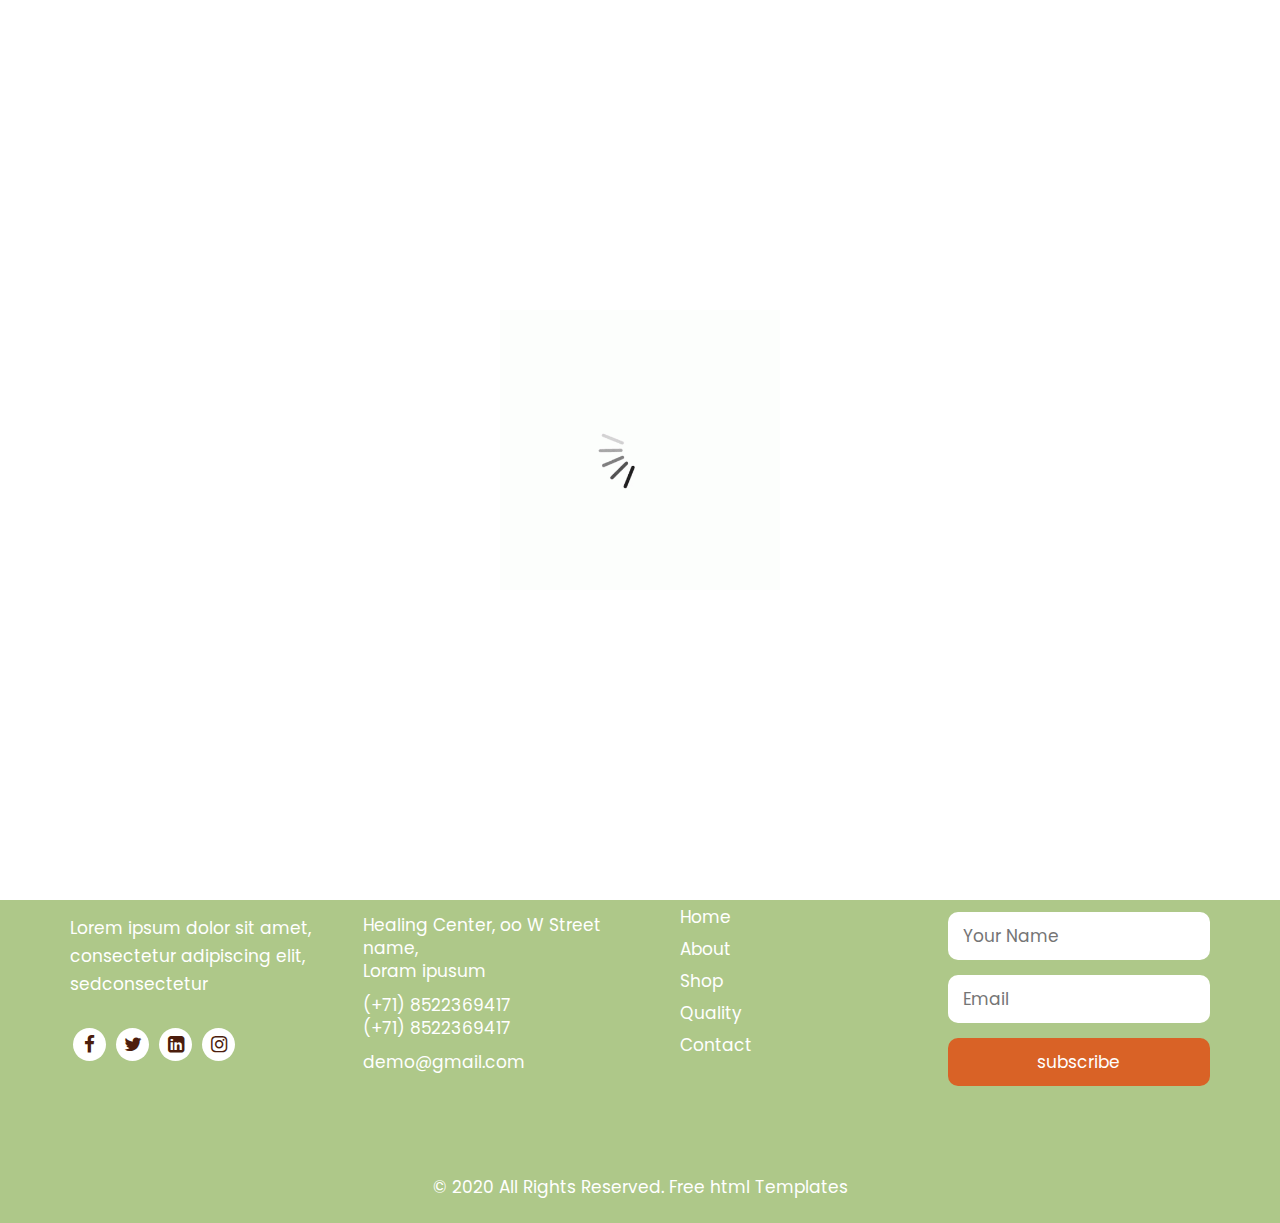
==== docs/about.html @ 1c60edae "css template replacement" ====
<!DOCTYPE html>
<html lang="en">
   <head>
      <!-- basic -->
      <meta charset="utf-8">
      <meta http-equiv="X-UA-Compatible" content="IE=edge">
      <!-- mobile metas -->
      <meta name="viewport" content="width=device-width, initial-scale=1">
      <meta name="viewport" content="initial-scale=1, maximum-scale=1">
      <!-- site metas -->
      <title>honey</title>
      <meta name="keywords" content="">
      <meta name="description" content="">
      <meta name="author" content="">
      <!-- bootstrap css -->
      <link rel="stylesheet" href="css/bootstrap.min.css">
      <!-- style css -->
      <link rel="stylesheet" href="css/style.css">
      <!-- Responsive-->
      <link rel="stylesheet" href="css/responsive.css">
      <!-- fevicon -->
      <link rel="icon" href="images/fevicon.png" type="image/gif" />
      <!-- Tweaks for older IEs-->
      <link rel="stylesheet" href="https://netdna.bootstrapcdn.com/font-awesome/4.0.3/css/font-awesome.css">
      <!--[if lt IE 9]>
      <script src="https://oss.maxcdn.com/html5shiv/3.7.3/html5shiv.min.js"></script>
      <script src="https://oss.maxcdn.com/respond/1.4.2/respond.min.js"></script><![endif]-->
   </head>
   <!-- body -->
   <body class="main-layout inner_page">
      <!-- loader  -->
      <div class="loader_bg">
         <div class="loader"><img src="images/loading.gif" alt="#"/></div>
      </div>
      <!-- end loader -->
      <!-- header -->
      <header>
         <div class="header">
            <div class="container-fluid">
               <div class="row d_flex">
                  <div class=" col-md-2 col-sm-3 col logo_section">
                     <div class="full">
                        <div class="center-desk">
                           <div class="logo">
                              <a href="index.html"><img src="images/logo1.png" alt="#"/></a>
                           </div>
                        </div>
                     </div>
                  </div>
                  <div class="col-md-8 col-sm-9">
                     <nav class="navigation navbar navbar-expand-md navbar-dark ">
                        <button class="navbar-toggler" type="button" data-toggle="collapse" data-target="#navbarsExample04" aria-controls="navbarsExample04" aria-expanded="false" aria-label="Toggle navigation">
                        <span class="navbar-toggler-icon"></span>
                        </button>
                        <div class="collapse navbar-collapse" id="navbarsExample04">
                           <ul class="navbar-nav mr-auto">
                              <li class="nav-item ">
                                 <a class="nav-link" href="index.html">Home</a>
                              </li>
                              <li class="nav-item active">
                                 <a class="nav-link" href="about.html">About</a>
                              </li>
                              <li class="nav-item">
                                 <a class="nav-link" href="shop.html">shop</a>
                              </li>
                              <li class="nav-item">
                                 <a class="nav-link" href="quality.html">quality</a>
                              </li>
                              <li class="nav-item">
                                 <a class="nav-link" href="contact.html">Contact Us</a>
                              </li>
                           </ul>
                        </div>
                     </nav>
                  </div>
                  <div class="col-md-2">
                     <ul class="email text_align_right">
                        <li class="d_none"><a href="Javascript:void(0)"><i class="fa fa-user" aria-hidden="true"></i></a></li>
                        <li class="d_none"> <a href="Javascript:void(0)"><i class="fa fa-search" style="cursor: pointer;" aria-hidden="true"></i></a> </li>
                     </ul>
                  </div>
               </div>
            </div>
         </div>
      </header>
      <!-- end banner -->
      <!-- about -->
      <div class="about">
         <div class="container">
            <div class="row d_flex">
               <div class="col-md-6">
                  <div class="titlepage text_align_left">
                     <h2>About Our Honey</h2>
                     <p>There are many variations of passages of Lorem Ipsum available, but the majority have sufferedThere are many variations of passages of Lorem Ipsum available, but the majority have sufferedThere are many variations of passages of Lorem Ipsum available, but the majority have suffered
                     </p>
                     <a class="read_more" href="about.html">Read More</a>
                  </div>
               </div>
               <div class="col-md-6">
                  <div class="about_img text_align_center">
                     <figure><img class="img_responsive" src="images/about.png" alt="#"/></figure>
                  </div>
               </div>
            </div>
         </div>
      </div>
      <!-- end about -->
      <!--  footer -->
      <footer>
         <div class="footer">
            <div class="container">
               <div class="row">
                  <div class="col-md-3 col-sm-6">
                     <div class="infoma text_align_left">
                        <h3>About</h3>
                        <p class="ipsum">Lorem ipsum dolor sit amet, consectetur adipiscing elit, sedconsectetur </p>
                        <ul class="social_icon">
                           <li><a href="Javascript:void(0)"><i class="fa fa-facebook" aria-hidden="true"></i></a></li>
                           <li><a href="Javascript:void(0)"><i class="fa fa-twitter" aria-hidden="true"></i></a></li>
                           <li><a href="Javascript:void(0)"><i class="fa fa-linkedin-square" aria-hidden="true"></i></a></li>
                           <li><a href="Javascript:void(0)"><i class="fa fa-instagram" aria-hidden="true"></i></a></li>
                        </ul>
                     </div>
                  </div>
                  <div class="col-md-3 col-sm-6">
                     <div class="infoma">
                        <h3>Adderess</h3>
                        <ul class="conta">
                           <li>Healing Center, oo W Street name, <br>
                              Loram ipusum 
                           </li>
                           <li>(+71) 8522369417 <br>(+71) 8522369417</li>
                           <li> <a href="Javascript:void(0)"> demo@gmail.com</a></li>
                        </ul>
                     </div>
                  </div>
                  <div class="col-md-3 pad_lrft col-sm-6">
                     <div class="infoma">
                        <h3>Links</h3>
                        <ul class="fullink">
                           <li><a href="index.html">Home</a></li>
                           <li><a href="about.html">About</a></li>
                           <li><a href="shop.html">Shop</a></li>
                           <li><a href="quality.html">Quality</a></li>
                           <li><a href="contact.html">Contact</a></li>
                        </ul>
                     </div>
                  </div>
                  <div class="col-md-3 col-sm-6">
                     <div class="infoma">
                        <h3>Newsletter</h3>
                        <form class="form_subscri">
                           <div class="row">
                              <div class="col-md-12">
                                 <input class="newsl" placeholder="Your Name" type="text" name="Your Name">
                              </div>
                              <div class="col-md-12">
                                 <input class="newsl" placeholder="Email" type="text" name="Email">
                              </div>
                              <div class="col-md-12">
                                 <button class="subsci_btn">subscribe</button>
                              </div>
                           </div>
                        </form>
                     </div>
                  </div>
               </div>
            </div>
            <div class="copyright">
               <div class="container">
                  <div class="row">
                     <div class="col-md-12">
                        <p>© 2020 All Rights Reserved.  <a href="https://html.design/"> Free html Templates</a></p>
                     </div>
                  </div>
               </div>
            </div>
         </div>
      </footer>
      <!-- end footer -->
      <!-- Javascript files-->
      <script src="js/jquery.min.js"></script>
      <script src="js/bootstrap.bundle.min.js"></script>
      <script src="js/jquery-3.0.0.min.js"></script>
      <!-- sidebar -->
      <script src="js/custom.js"></script>
   </body>
</html>
---- docs/css/style.css ----
/*--------------------------------------------------------------------- File Name: style.css ---------------------------------------------------------------------*/


/*--------------------------------------------------------------------- import Fonts ---------------------------------------------------------------------*/

@import url('https://fonts.googleapis.com/css?family=Rajdhani:300,400,500,600,700');
@import url('https://fonts.googleapis.com/css?family=Poppins:100,100i,200,200i,300,300i,400,400i,500,500i,600,600i,700,700i,800,800i,900,900i');
@import url('https://fonts.googleapis.com/css?family=Roboto:300,400,500,700,900&display=swap');
@import url('https://fonts.googleapis.com/css?family=Courgette&display=swap');

/*****---------------------------------------- 1) font-family: 'Rajdhani', sans-serif;
 2) font-family: 'Poppins', sans-serif;
 ----------------------------------------*****/


/*--------------------------------------------------------------------- import Files ---------------------------------------------------------------------*/

@import url(animate.min.css);
@import url(normalize.css);
@import url(icomoon.css);
@import url(font-awesome.min.css);
@import url(meanmenu.css);
@import url(owl.carousel.min.css);
@import url(swiper.min.css);
@import url(slick.css);
@import url(jquery.fancybox.min.css);
@import url(jquery-ui.css);
@import url(nice-select.css);

/*--------------------------------------------------------------------- skeleton ---------------------------------------------------------------------*/

* {
     box-sizing: border-box !important;
}

.container {
     max-width: 1170px;
}

html {
     scroll-behavior: smooth;
}

body {
     color: #fff;
     font-size: 14px;
     font-family: 'Poppins', sans-serif;
     line-height: 1.80857;
     font-weight: normal;
     background-color: #AEC889; 
}

a {
     color: #1f1f1f;
     text-decoration: none !important;
     outline: none !important;
     -webkit-transition: all .3s ease-in-out;
     -moz-transition: all .3s ease-in-out;
     -ms-transition: all .3s ease-in-out;
     -o-transition: all .3s ease-in-out;
     transition: all .3s ease-in-out;
}

h1,
h2,
h3,
h4,
h5,
h6 {
     letter-spacing: 0;
     font-weight: normal;
     position: relative;
     padding: 0;
     font-weight: normal;
     line-height: normal;
     color: #fff;
     margin: 0
}

h1 {
     font-size: 24px;
}

h2 {
     font-size: 22px;
}

h3 {
     font-size: 18px;
}

h4 {
     font-size: 16px
}

h5 {
     font-size: 14px
}

h6 {
     font-size: 13px
}

*,
*::after,
*::before {
     -webkit-box-sizing: border-box;
     -moz-box-sizing: border-box;
     box-sizing: border-box;
}

h1 a,
h2 a,
h3 a,
h4 a,
h5 a,
h6 a {
     color: #fff;
     text-decoration: none!important;
     opacity: 1
}

button:focus {
     outline: none;
}

ul,
li,
ol {
     margin: 0px;
     padding: 0px;
     list-style: none;
     color: #fff;
}

p {
     margin: 0px;
     font-weight: 400;
     font-size: 17px;
     line-height: 28px;
     color: #fff;
}

a {
     color: #fff;
     text-decoration: none;
     outline: none !important;
}

a,
.btn {
     text-decoration: none !important;
     outline: none !important;
     -webkit-transition: all .3s ease-in-out;
     -moz-transition: all .3s ease-in-out;
     -ms-transition: all .3s ease-in-out;
     -o-transition: all .3s ease-in-out;
     transition: all .3s ease-in-out;
}

img {
     max-width: 100%;
     height: auto;
}

 :focus {
     outline: 0;
}

.btn-custom {
     margin-top: 20px;
     background-color: transparent !important;
     border: 2px solid #ddd;
     padding: 12px 40px;
     font-size: 16px;
}

.lead {
     font-size: 18px;
     line-height: 30px;
     color: #767676;
     margin: 0;
     padding: 0;
}

.form-control:focus {
     border-color: #ffffff !important;
     box-shadow: 0 0 0 .2rem rgba(255, 255, 255, .25);
}

.navbar-form input {
     border: none !important;
}

.badge {
     font-weight: 500;
}

blockquote {
     margin: 20px 0 20px;
     padding: 30px;
}

button {
     border: 0;
     margin: 0;
     padding: 0;
     cursor: pointer;
}

.full {
     float: left;
     width: 100%;
}

.full {
     width: 100%;
     float: left;
     margin: 0;
     padding: 0;
}

.titlepage {
     padding-bottom: 60px;
}

.titlepage h2 {
     font-size: 45px;
     color: #fff;
     line-height: 50px;
     font-weight: bold;
     padding: 0;
     display: inline-block;
}

.d_flex {
     display: flex;
     align-items: center;
     flex-wrap: wrap;
}

.read_more {
     font-size: 17px;
     background: #708C48;
     max-width: 171px;
     width: 100%;
     height: 48px;
     display: block;
     line-height: 48px;
     transition: ease-in all 0.5s;
     font-weight: 400;
     text-align: center;
     color: #fff;
     z-index: 999;
     border-radius: 30px;
}

.read_more:hover {
     background: #E46865;
     color: #fff;
     transition: ease-in all 0.5s;
}

.text_align_left {
     text-align: left;
}

.text_align_right {
     text-align: right;
}

.text_align_center {
     text-align: center;
}

.img_responsive {
     max-width: 100%;
}


/**-- heading section --**/


/*---------------------------- preloader area ----------------------------*/

.loader_bg {
     position: fixed;
     z-index: 9999999;
     background: #fff;
     width: 100%;
     height: 100%;
}

.loader {
     height: 100%;
     width: 100%;
     position: absolute;
     left: 0;
     top: 0;
     display: flex;
     justify-content: center;
     align-items: center;
}

.loader img {
     width: 280px;
}


/*-- header --*/

.menu_sitbar {
     float: left;
     width: 120px;
     height: 100%;
     padding: 21px 33px;
     position: absolute;
     top: 0;
     left: 0;
}

.logo a {
     font-weight: 600;
     font-size: 30px;
     writing-mode: vertical-lr;
     text-orientation: upright;
}

.header_full_banne {
     padding-left: 125px;
}

.header {
     width: 100%;
     height: 107px;
     padding: 27px 30px;
}

.di_mr0 {
     display: none;
}

.navigation.navbar {
     margin-top: 70px;
     transform: rotate(180deg);
}

.navigation.navbar-expand-md .navbar-nav {
     flex-direction: column !important;
}

.navigation.navbar-dark .navbar-nav .nav-link {
     padding: 15px 0px;
     color: #fff;
     font-size: 17px;
     line-height: 20px;
     font-weight: 400;
     border-radius: 30px;
     text-transform: uppercase;
     writing-mode: vertical-rl;
     text-orientation: mixed;
}

.navigation.navbar-dark .navbar-nav .nav-link:focus,
.navigation.navbar-dark .navbar-nav .nav-link:hover {
     color: #d96226;
}

.navigation.navbar-dark .navbar-nav .active>.nav-link,
.navigation.navbar-dark .navbar-nav .nav-link.active,
.navigation.navbar-dark .navbar-nav .nav-link.show,
.navigation.navbar-dark .navbar-nav .show>.nav-link {
     color: #d96226;
}

.di_no {
     display: none;
}

ul.email {
     padding-top: 1px;
     display: flex;
     align-items: center;
     justify-content: flex-end;
     flex-wrap: wrap;
}

ul.email li {
     padding: 0px 30px;
}

ul.email li:nth-child(2) {
     padding-right: 0;
}

ul.email li a {
     font-size: 29px;
}

ul.email li a:hover {
     color: #fff;
}

ul.email li i {
     font-size: 19px;
}

ul.conta_top {
     display: flex;
     align-items: center;
     flex-wrap: wrap;
     padding-top: 25px;
}

ul.conta_top li {
     text-align: left;
     padding-bottom: 20px;
     font-size: 16px;
     line-height: 11px;
     padding-right: 46px;
}

ul.conta_top li:last-child {
     padding-right: 0;
}

ul.conta_top li i {
     padding-right: 15px;
     text-align: center;
     font-size: 16px;
}

ul.conta_top li a {
     color: #fff;
}


/** end header **/


/** banner section **/

.slider_main {
     padding-top: 12%;
}

.relative {
     left: 0;
     right: 0;
     text-align: left;
     position: inherit;
}

.carousel-indicators {
     bottom: 0;
}

.carousel-control.right,
.carousel-control.left {
     background-image: none;
}

.carousel-item {
     min-height: 350px;
     height: 100%;
     width: 100%;
}

.board .read_more {
     margin-top: 55px;
     text-transform: uppercase;
     font-weight: 600;
     max-width: 250px;
     height: 65px;
     line-height: 65px;
}

.relative h3 {
     padding-bottom: 43px;
     font-size: 80px;
     font-weight: 600;
     text-transform: uppercase;
     line-height: 80px;
}

.carousel .icon-container {
     display: inline-block;
     font-size: 25px;
     line-height: 25px;
     padding: 1em;
     text-align: center;
     border-radius: 50%;
}

.slider_main .carousel-indicators {
     display: none;
}

#carouselExampleIndicators .carousel-control-prev,
#carouselExampleIndicators .carousel-control-next {
     width: 66px;
     height: 66px;
     background-color: #fff;
     color: #000000;
     font-size: 20px;
     opacity: 1;
     border-radius: 50px;
     top: 100%;
}

#carouselExampleIndicators .carousel-control-prev {
     left: 39%;
}

#carouselExampleIndicators .carousel-control-next {
     right: 49%;
}

#carouselExampleIndicators .carousel-control-next:focus,
#carouselExampleIndicators .carousel-control-next:hover,
#carouselExampleIndicators .carousel-control-prev:focus,
#carouselExampleIndicators .carousel-control-prev:hover {
     color: #d96226;
}

.banner_img {
     padding-right: 50px;
}

.banner_img figure {
     margin: 0;
}


/** end banner section **/


/** about section **/

.about {
     background: #fff;
     padding: 90px 0;
     margin-top: 180px;
     position: relative;
}

.about::before {
     position: absolute;
     content: "";
     background: url(../images/about_left.png);
     background-repeat: no-repeat;
     width: 360px;
     height: 212px;
     top: 0;
}

.about .titlepage {
     padding-bottom: 0;
}

.about .titlepage h2 {
     padding-bottom: 30px;
     color: #1e1e1e;
}

.about .titlepage p {
     font-weight: 400;
     font-size: 17px;
     line-height: 30px;
     color: #303030;
     padding-bottom: 59px;
}

.about_img figure {
     margin: 0;
}


/** end about section **/


/** quality **/

.quality {
     padding-top: 90px;
}

.quality .titlepage p {
     padding-top: 15px !important;
     line-height: 30px;
     font-size: 17px;
}

.quality-box {
     background: #fff;
     height: 262px;
     display: flex;
     align-items: center;
     justify-content: center;
     border-radius: 50%;
     width: 100%;
     max-width: 262px;
     margin: 0 auto;
     margin-bottom: 30px;
}

.quality-box figure {
     margin: 0;
}

.quality-box figure img {
     max-width: 100%;
}

.quality .read_more {
     margin: 0 auto;
     margin-top: 30px !important;
}


/** end quality **/


/** contact **/

.contact {
     padding-bottom: 90px;
     padding-top: 88px;
}

.main_form {
     width: 100%;
}

.main_form .contactus {
     padding: 0px 25px;
     margin-bottom: 20px;
     width: 100%;
     height: 80px;
     background: transparent;
     color: #fafbfc;
     font-size: 17px;
     font-weight: normal;
     border: #c0b1ad solid 1px;
}

.main_form .textarea {
     margin-bottom: 20px;
     width: 100%;
     background: transparent;
     color: #fafbfc;
     font-size: 17px;
     font-weight: normal;
     padding: 22px 25px 10px 25px;
     height: 80px;
     border: #c0b1ad solid 1px;
}

.main_form .send_btn {
     font-size: 18px;
     transition: ease-in all 0.5s;
     background-color: #d96226;
     text-transform: uppercase;
     color: #fff;
     max-width: 202px;
     width: 100%;
     display: block;
     margin-top: 40px !important;
     font-weight: 600;
     height: 58px;
     border-radius: 40px;
     padding: 13px 0;
     margin: 0 auto;
}

.main_form .send_btn:hover {
     background: #000;
     color: #fff;
     transition: ease-in all 0.5s;
}

#request *::placeholder {
     color: #fafbfc;
     opacity: 1;
}


/** end contact **/


/** honey_bg **/

.honey_bg {
     margin: 0 auto;
     display: block;
}

.honey_bg figure {
     margin: 0;
}

.honey_bg figure img {
     margin: 0 auto;
     display: block;
}


/** end honey_bg **/


/** footer **/

.footer {
     padding-top: 120px;
     text-align: center;
}

.border_left {
     border-left: #f0390f solid 1px;
     padding-left: 40px;
}

.infoma {
     display: block;
     margin-bottom: 30px;
}

.infoma h3 {
     text-align: left;
     font-weight: 600;
     font-size: 30px;
     line-height: 24px;
     padding-bottom: 15px;
}

.ipsum {
     padding-top: 12px;
}

ul.social_icon {
     float: left;
     padding-top: 30px;
}

ul.social_icon li {
     display: inline-block;
     margin: 0 3px;
}

ul.social_icon li a {
     background: #fff;
     width: 33px;
     height: 33px;
     display: flex;
     align-items: center;
     justify-content: center;
     color: #4c1d0d;
     border-radius: 30px;
}

ul.social_icon li a i {
     font-size: 19px;
     transition: ease-in all 0.5s;
}

ul.social_icon li a:hover {
     color: #fff;
     background: #d96226;
     transition: ease-in all 0.5s;
}

.infoma ul li {
     font-size: 14px;
     text-align: left;
     line-height: 35px;
     display: inline-block;
}

.infoma ul li img {
     max-width: 84px;
}

.pad_lrft {
     padding-left: 40px;
}

ul.fullink li {
     display: block !important;
     line-height: 31px !important;
}

ul.fullink li a {
     font-size: 17px;
}

ul.fullink li a:hover {
     color: #d96226;
}

ul.conta {
     padding-top: 12px;
}

ul.conta li {
     text-align: left;
     padding-bottom: 11px;
     font-size: 17px;
     line-height: 23px;
     display: flex;
     align-items: center;
}

ul.conta li:last-child {
     padding-right: 0;
}

ul.conta li i {
     padding-right: 15px;
     text-align: center;
     font-size: 18px;
}

ul.conta li a:hover {
     color: #d96226;
}


/*newsletter*/

.form_subscri {
     margin-top: 10px;
}

.newsl {
     margin-bottom: 15px;
     width: 100%;
     height: 48px;
     background: #fff;
     color: #9e9c9c;
     font-size: 17px;
     font-weight: normal;
     border: inherit;
     padding: 0 15px;
     border-radius: 10px;
}

.subsci_btn {
     font-size: 17px;
     transition: ease-in all 0.5s;
     background-color: #d96226;
     color: #fff;
     max-width: 270px;
     width: 100%;
     display: block;
     height: 48px;
     float: right;
     line-height: 48px;
     border-radius: 10px;
}

.subsci_btn:hover {
     background-color: #000000;
     transition: ease-in all 0.5s;
     color: #fff;
}


/* end newsletter*/

.copyright {
     margin-top: 60px;
     padding-bottom: 25px;
}

.copyright p {
     color: #fff;
     font-size: 17 px;
     line-height: 22px;
     text-align: center;
     font-weight: 400;
     font-weight: normal;
}

.copyright a {
     color: #fff;
}

.copyright a:hover {
     color: #d96226;
}


/** end footer **/


/**  inner page css **/

.inner_page ul.email {
     margin-top: -3px;
}

.inner_page .header {
     box-shadow: 0 0 10px rgba(217, 98, 38, 0.82);
     padding: 35px 30px;
     margin-bottom: 10px;
}

.inner_page .navigation.navbar {
     margin-top: -6px;
     transform: rotate(0deg);
     float: right;
     padding: 0;
}

.inner_page .navigation.navbar-dark .navbar-nav .nav-link {
     writing-mode: inherit;
     padding: 7px 28px;
}

.inner_page .navigation.navbar-expand-md .navbar-nav {
     flex-direction: row !important;
}

.inner_page .about {
     margin-top: 90px;
}

.inner_page .contact {
     padding-bottom: 0;
}

.inner_page .honey_bg {
     padding-top: 90px;
}
---- docs/css/responsive.css ----
/*--------------------------------------------------------------------- 
File Name: responsive.css 
---------------------------------------------------------------------*/

@media (min-width: 1200px) and (max-width: 1342px) {
    .relative h3 {
        font-size: 72px;
    }
    #carouselExampleIndicators .carousel-control-prev {
        left: 38%;
    }
}

@media (min-width: 992px) and (max-width: 1199px) {
    .relative h3 {
        line-height: 66px;
        font-size: 58px;
    }
    #carouselExampleIndicators .carousel-control-prev {
        left: 35%;
    }
    .inner_page .navigation.navbar-dark .navbar-nav .nav-link {
        padding: 7px 25px;
    }
}

@media (min-width: 768px) and (max-width: 991px) {
    .header {
        padding: 27px 10px;
    }
    ul.conta_top li {
        padding-right: 10px;
        font-size: 16px;
    }
    .navigation.navbar {
        margin-top: 35px;
    }
    .relative h3 {
        padding-bottom: 25px;
        font-size: 41px;
        line-height: 54px;
    }
    #carouselExampleIndicators .carousel-control-prev {
        left: 29%;
    }
    ul.social_icon li {
        margin: 0 1px;
    }
    .inner_page .header {
        padding: 35px 10px;
    }
    .inner_page .navigation.navbar-dark .navbar-nav .nav-link {
        padding: 7px 13px;
    }
    .inner_page ul.email li {
        padding: 0px 15px;
    }
}

@media (min-width: 576px) and (max-width: 767px) {
    .header {
        padding: 27px 0px;
        height: inherit;
    }
    .header_full_banne {
        padding-left: 0;
    }
    .di_mr01 {
        display: none;
    }
    .di_mr0 {
        display: inherit;
    }
    .slider_main {
        padding-top: 15%;
    }
    .banner_img {
        padding-right: 0px;
    }
    .relative h3 {
        font-size: 64px;
    }
    #carouselExampleIndicators .carousel-control-prev {
        left: 37%;
    }
    #carouselExampleIndicators .carousel-control-next {
        right: 37%;
    }
    .about_img,
    .banner_img {
        margin-top: 30px;
    }
    .navigation.navbar {
        float: right;
        margin-top: 33px;
        transform: rotate(0deg);
        padding: 0;
        width: 100%;
        z-index: 9;
    }
    .navigation .navbar-collapse {
        background: #2b2b2b;
        padding: 20px;
        margin-top: 329px;
        position: absolute;
        width: 100%;
        z-index: 999;
    }
    .navigation.navbar-dark .navbar-nav .nav-link {
        padding: 10px 0;
        color: #fff;
        text-align: center;
        writing-mode: inherit;
        text-orientation: inherit;
    }
    .navigation.navbar-dark .navbar-toggler {
        border: inherit;
        float: right;
        padding: 0;
        width: 100%;
        outline: inherit;
        margin-top: -37px;
    }
    .navigation.navbar-dark .navbar-toggler-icon {
        background: url(../images/menu_icon.png);
        background-repeat: no-repeat;
        width: 48px;
        float: right;
    }
    .d_none {
        display: none;
    }
    .inner_page .header {
        padding: 35px 16px;
    }
    .inner_page .navigation.navbar {
        margin-top: 36px;
    }
    .navigation .navbar-collapse {
        margin-top: 282px;
    }
    .inner_page .navigation.navbar-expand-md .navbar-nav {
        flex-direction: column !important;
    }
}

@media (max-width: 575px) {
    .header {
        padding: 27px 0px;
        height: inherit;
    }
    .header_full_banne {
        padding-left: 0;
    }
    .di_mr01 {
        display: none;
    }
    .di_mr0 {
        display: inherit;
    }
    .slider_main {
        padding-top: 15%;
    }
    .banner_img {
        padding-right: 0px;
    }
    .relative h3 {
        font-size: 35px;
        line-height: 42px;
    }
    #carouselExampleIndicators .carousel-control-prev {
        left: 27%;
    }
    #carouselExampleIndicators .carousel-control-next {
        right: 27%;
    }
    .titlepage h2 {
        font-size: 32px;
    }
    .about_img,
    .banner_img {
        margin-top: 30px;
    }
    .about::before {
        background: transparent;
        width: inherit;
    }
    ul.social_icon {
        margin-bottom: 30px;
    }
    .navigation.navbar {
        float: right;
        margin-top: -84px;
        transform: rotate(0deg);
        padding: 0;
        width: 100%;
        z-index: 9;
    }
    .navigation .navbar-collapse {
        background: #2b2b2b;
        padding: 20px;
        margin-top: 350px;
        position: absolute;
        width: 100%;
        z-index: 999;
    }
    .navigation.navbar-dark .navbar-nav .nav-link {
        padding: 10px 0;
        color: #fff;
        text-align: center;
        writing-mode: inherit;
        text-orientation: inherit;
    }
    .navigation.navbar-dark .navbar-toggler {
        border: inherit;
        float: right;
        padding: 0;
        width: 100%;
        outline: inherit;
        margin-top: -37px;
    }
    .navigation.navbar-dark .navbar-toggler-icon {
        background: url(../images/menu_icon.png);
        background-repeat: no-repeat;
        width: 48px;
        float: right;
    }
    .d_none {
        display: none;
    }
    .inner_page .header {
        padding: 36px 10px 27px 10px;
    }
    .inner_page .navigation.navbar {
        margin-top: 0px;
    }
    .navigation .navbar-collapse {
        margin-top: 275px;
    }
    .inner_page .navigation.navbar-expand-md .navbar-nav {
        flex-direction: column !important;
    }
}
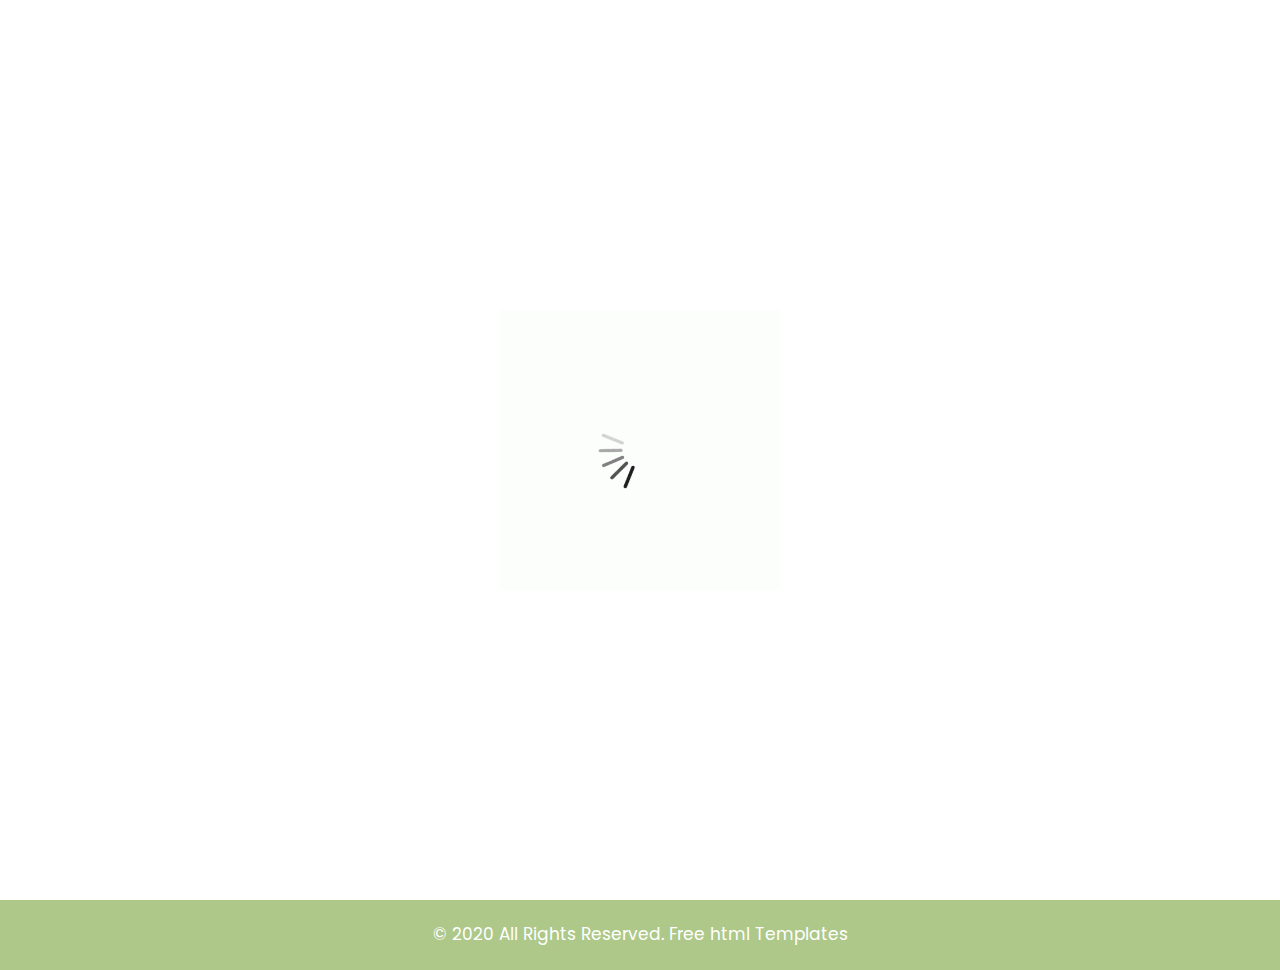
==== commit bbcfa99d: "big fix, mainly images" ====
--- a/docs/about.html
+++ b/docs/about.html
@@ -8,7 +8,7 @@
       <meta name="viewport" content="width=device-width, initial-scale=1">
       <meta name="viewport" content="initial-scale=1, maximum-scale=1">
       <!-- site metas -->
-      <title>honey</title>
+      <title>TomatoTunes</title>
       <meta name="keywords" content="">
       <meta name="description" content="">
       <meta name="author" content="">
@@ -42,7 +42,7 @@
                      <div class="full">
                         <div class="center-desk">
                            <div class="logo">
-                              <a href="index.html"><img src="images/logo1.png" alt="#"/></a>
+                              <a href="index.html"><img src="images/logo.png" alt="#"/></a>
                            </div>
                         </div>
                      </div>
@@ -59,9 +59,6 @@
                               </li>
                               <li class="nav-item active">
                                  <a class="nav-link" href="about.html">About</a>
-                              </li>
-                              <li class="nav-item">
-                                 <a class="nav-link" href="shop.html">shop</a>
                               </li>
                               <li class="nav-item">
                                  <a class="nav-link" href="quality.html">quality</a>
@@ -108,64 +105,6 @@
       <!--  footer -->
       <footer>
          <div class="footer">
-            <div class="container">
-               <div class="row">
-                  <div class="col-md-3 col-sm-6">
-                     <div class="infoma text_align_left">
-                        <h3>About</h3>
-                        <p class="ipsum">Lorem ipsum dolor sit amet, consectetur adipiscing elit, sedconsectetur </p>
-                        <ul class="social_icon">
-                           <li><a href="Javascript:void(0)"><i class="fa fa-facebook" aria-hidden="true"></i></a></li>
-                           <li><a href="Javascript:void(0)"><i class="fa fa-twitter" aria-hidden="true"></i></a></li>
-                           <li><a href="Javascript:void(0)"><i class="fa fa-linkedin-square" aria-hidden="true"></i></a></li>
-                           <li><a href="Javascript:void(0)"><i class="fa fa-instagram" aria-hidden="true"></i></a></li>
-                        </ul>
-                     </div>
-                  </div>
-                  <div class="col-md-3 col-sm-6">
-                     <div class="infoma">
-                        <h3>Adderess</h3>
-                        <ul class="conta">
-                           <li>Healing Center, oo W Street name, <br>
-                              Loram ipusum 
-                           </li>
-                           <li>(+71) 8522369417 <br>(+71) 8522369417</li>
-                           <li> <a href="Javascript:void(0)"> demo@gmail.com</a></li>
-                        </ul>
-                     </div>
-                  </div>
-                  <div class="col-md-3 pad_lrft col-sm-6">
-                     <div class="infoma">
-                        <h3>Links</h3>
-                        <ul class="fullink">
-                           <li><a href="index.html">Home</a></li>
-                           <li><a href="about.html">About</a></li>
-                           <li><a href="shop.html">Shop</a></li>
-                           <li><a href="quality.html">Quality</a></li>
-                           <li><a href="contact.html">Contact</a></li>
-                        </ul>
-                     </div>
-                  </div>
-                  <div class="col-md-3 col-sm-6">
-                     <div class="infoma">
-                        <h3>Newsletter</h3>
-                        <form class="form_subscri">
-                           <div class="row">
-                              <div class="col-md-12">
-                                 <input class="newsl" placeholder="Your Name" type="text" name="Your Name">
-                              </div>
-                              <div class="col-md-12">
-                                 <input class="newsl" placeholder="Email" type="text" name="Email">
-                              </div>
-                              <div class="col-md-12">
-                                 <button class="subsci_btn">subscribe</button>
-                              </div>
-                           </div>
-                        </form>
-                     </div>
-                  </div>
-               </div>
-            </div>
             <div class="copyright">
                <div class="container">
                   <div class="row">
--- a/docs/css/style.css
+++ b/docs/css/style.css
@@ -208,17 +208,7 @@
      cursor: pointer;
 }
 
-.full {
-     float: left;
-     width: 100%;
-}
-
-.full {
-     width: 100%;
-     float: left;
-     margin: 0;
-     padding: 0;
-}
+
 
 .titlepage {
      padding-bottom: 60px;
@@ -320,10 +310,7 @@
 }
 
 .logo a {
-     font-weight: 600;
-     font-size: 30px;
-     writing-mode: vertical-lr;
-     text-orientation: upright;
+     font-size: 10px;
 }
 
 .header_full_banne {
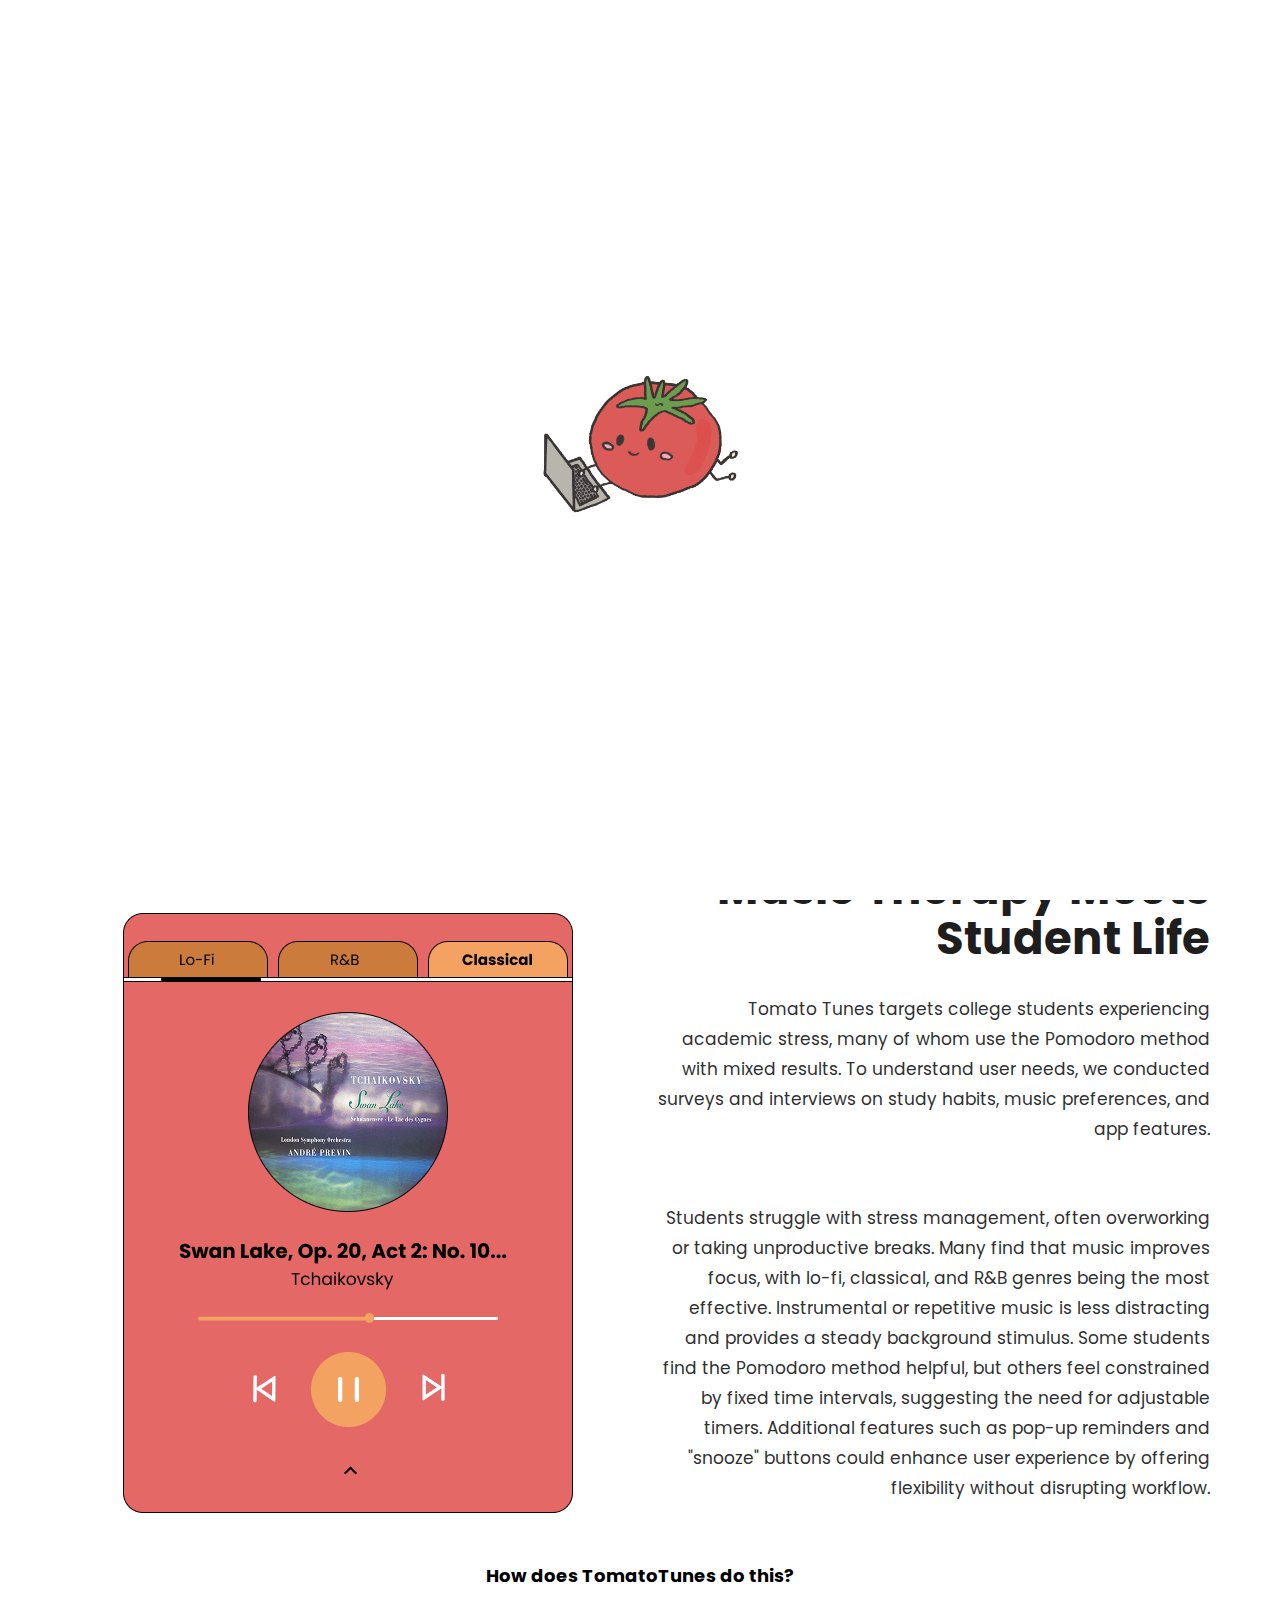
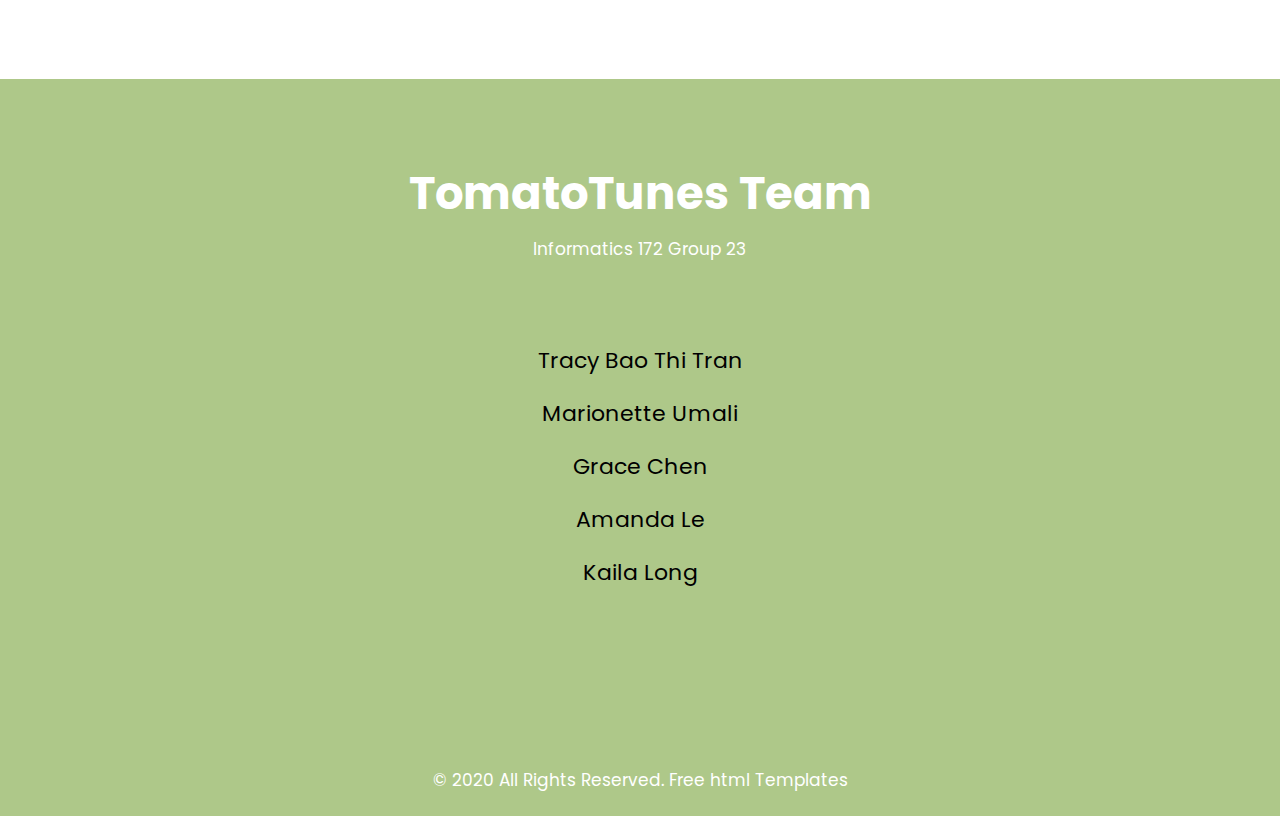
==== commit 12f4b2a3: "about page 70%" ====
--- a/docs/about.html
+++ b/docs/about.html
@@ -38,15 +38,6 @@
          <div class="header">
             <div class="container-fluid">
                <div class="row d_flex">
-                  <div class=" col-md-2 col-sm-3 col logo_section">
-                     <div class="full">
-                        <div class="center-desk">
-                           <div class="logo">
-                              <a href="index.html"><img src="images/logo.png" alt="#"/></a>
-                           </div>
-                        </div>
-                     </div>
-                  </div>
                   <div class="col-md-8 col-sm-9">
                      <nav class="navigation navbar navbar-expand-md navbar-dark ">
                         <button class="navbar-toggler" type="button" data-toggle="collapse" data-target="#navbarsExample04" aria-controls="navbarsExample04" aria-expanded="false" aria-label="Toggle navigation">
@@ -61,20 +52,11 @@
                                  <a class="nav-link" href="about.html">About</a>
                               </li>
                               <li class="nav-item">
-                                 <a class="nav-link" href="quality.html">quality</a>
-                              </li>
-                              <li class="nav-item">
-                                 <a class="nav-link" href="contact.html">Contact Us</a>
+                                 <a class="nav-link" href="quality.html">Features</a>
                               </li>
                            </ul>
                         </div>
                      </nav>
-                  </div>
-                  <div class="col-md-2">
-                     <ul class="email text_align_right">
-                        <li class="d_none"><a href="Javascript:void(0)"><i class="fa fa-user" aria-hidden="true"></i></a></li>
-                        <li class="d_none"> <a href="Javascript:void(0)"><i class="fa fa-search" style="cursor: pointer;" aria-hidden="true"></i></a> </li>
-                     </ul>
                   </div>
                </div>
             </div>
@@ -87,21 +69,72 @@
             <div class="row d_flex">
                <div class="col-md-6">
                   <div class="titlepage text_align_left">
-                     <h2>About Our Honey</h2>
-                     <p>There are many variations of passages of Lorem Ipsum available, but the majority have sufferedThere are many variations of passages of Lorem Ipsum available, but the majority have sufferedThere are many variations of passages of Lorem Ipsum available, but the majority have suffered
+                     <h2>Meet TomatoTunes</h2>
+                     <p>The app that integrates the <a class="simple_link" href="https://www.pomodorotechnique.com/">Pomodoro method</a> with music therapy to <strong>alleviate stress</strong>, <strong>maintain focus</strong>, and create structured study habits that encourage <strong>sustainable learning and efficiency</strong>.
                      </p>
-                     <a class="read_more" href="about.html">Read More</a>
+                     <a class="read_more" href="https://www.figma.com/proto/pfigJetba7cVfIAqzHfr6I/Tomato-Tunes?page-id=83%3A214&node-id=191-1248&p=f&viewport=256%2C-170%2C0.09&t=KhC0VxWmc7b7MXnW-1&scaling=scale-down&content-scaling=fixed&starting-point-node-id=191%3A1248">Explore Demo</a>
                   </div>
                </div>
                <div class="col-md-6">
                   <div class="about_img text_align_center">
-                     <figure><img class="img_responsive" src="images/about.png" alt="#"/></figure>
+                     <figure><img class="img_responsive" src="images/logo.png" alt="#"/></figure>
                   </div>
                </div>
             </div>
          </div>
       </div>
       <!-- end about -->
+
+      <!-- research -->
+      <div class="about">
+         <div class="container">
+            <div class="row d_flex">
+               <div class="col-md-6">
+                  <div class="about_img text_align_center">
+                     <figure><img class="img_responsive" src="images/music-player-red.png" alt="#"/></figure>
+                  </div>
+               </div>
+               <div class="col-md-6">
+                  <div class="titlepage text_align_right">
+                     <h2>Music Therapy Meets Student Life</h2>
+                     <p>
+                        Tomato Tunes targets college students experiencing academic stress, many of whom use the Pomodoro method with mixed results. To understand user needs, we conducted surveys and interviews on study habits, music preferences, and app features.
+                     </p>
+                     <p>
+                        Students struggle with stress management, often overworking or taking unproductive breaks. Many find that music improves focus, with lo-fi, classical, and R&B genres being the most effective. Instrumental or repetitive music is less distracting and provides a steady background stimulus. Some students find the Pomodoro method helpful, but others feel constrained by fixed time intervals, suggesting the need for adjustable timers. Additional features such as pop-up reminders and "snooze" buttons could enhance user experience by offering flexibility without disrupting workflow.
+                     </p>
+                  </div>
+               </div>
+            </div>
+            <div class="titlepage text_align_center">
+               <h3><strong> How does TomatoTunes do this? </strong></h3>
+            </div>
+         </div>
+      </div>
+
+      <!-- quality -->
+      <div class="quality">
+         <div class="container">
+            <div class="row">
+
+               <div class="col-md-12">
+                  <div class="titlepage text_align_center">
+                     <h2>TomatoTunes Team</h2>
+                     <p>Informatics 172 Group 23 
+                     </p>
+                  </div>
+                  <h2 class="subtitle"> Tracy Bao Thi Tran </h2>
+                  <h2 class="subtitle"> Marionette Umali </h2>
+                  <h2 class="subtitle"> Grace Chen </h2>
+                  <h2 class="subtitle"> Amanda Le </h2>
+                  <h2 class="subtitle"> Kaila Long </h2>
+               </div>
+
+            </div>
+         </div>
+      </div>
+
+      
       <!--  footer -->
       <footer>
          <div class="footer">
--- a/docs/css/style.css
+++ b/docs/css/style.css
@@ -83,10 +83,12 @@
 
 h2 {
      font-size: 22px;
+     color: #000;
 }
 
 h3 {
      font-size: 18px;
+     color:#000;
 }
 
 h4 {
@@ -534,10 +536,6 @@
 .about::before {
      position: absolute;
      content: "";
-     background: url(../images/about_left.png);
-     background-repeat: no-repeat;
-     width: 360px;
-     height: 212px;
      top: 0;
 }
 
@@ -602,6 +600,11 @@
 .quality .read_more {
      margin: 0 auto;
      margin-top: 30px !important;
+}
+
+.subtitle {
+     text-align: center;
+     padding-top: 20px;
 }
 
 
@@ -918,4 +921,8 @@
 
 .inner_page .honey_bg {
      padding-top: 90px;
+}
+
+.simple_link {
+     color: red;
 }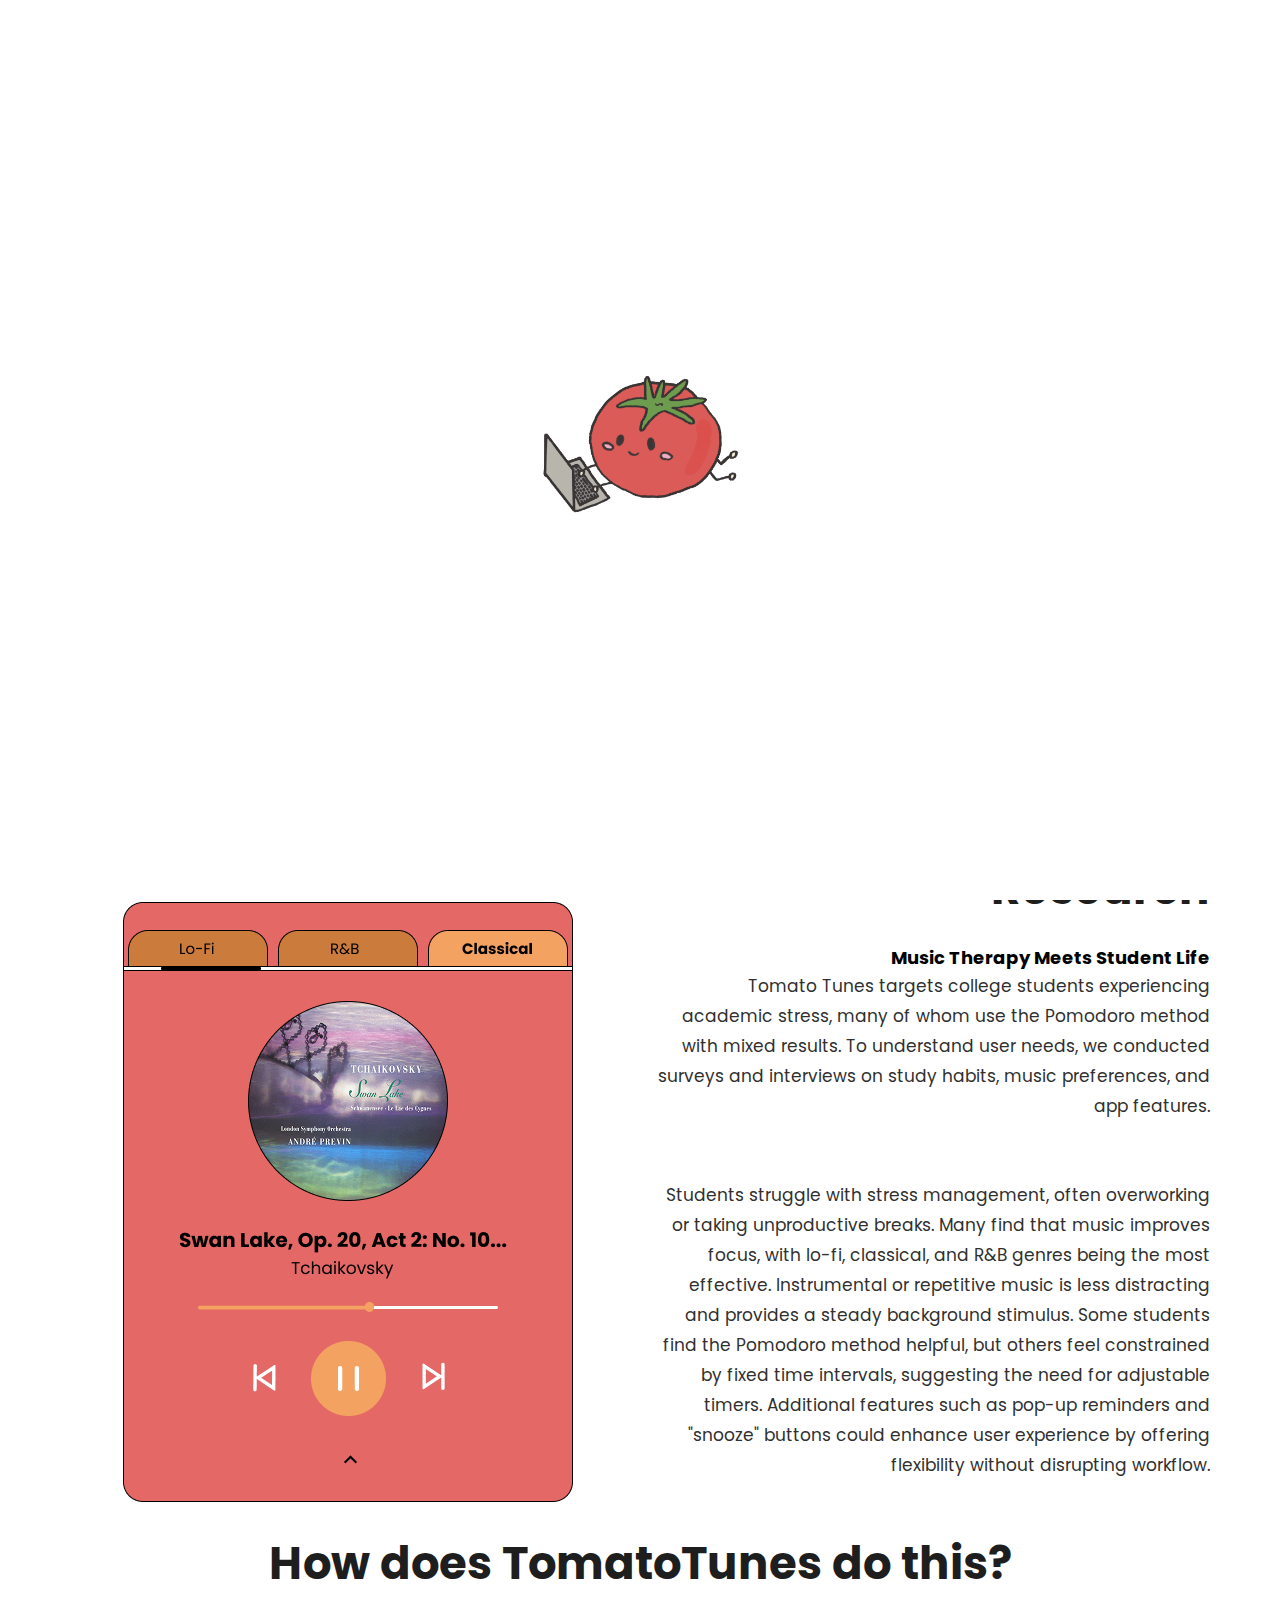
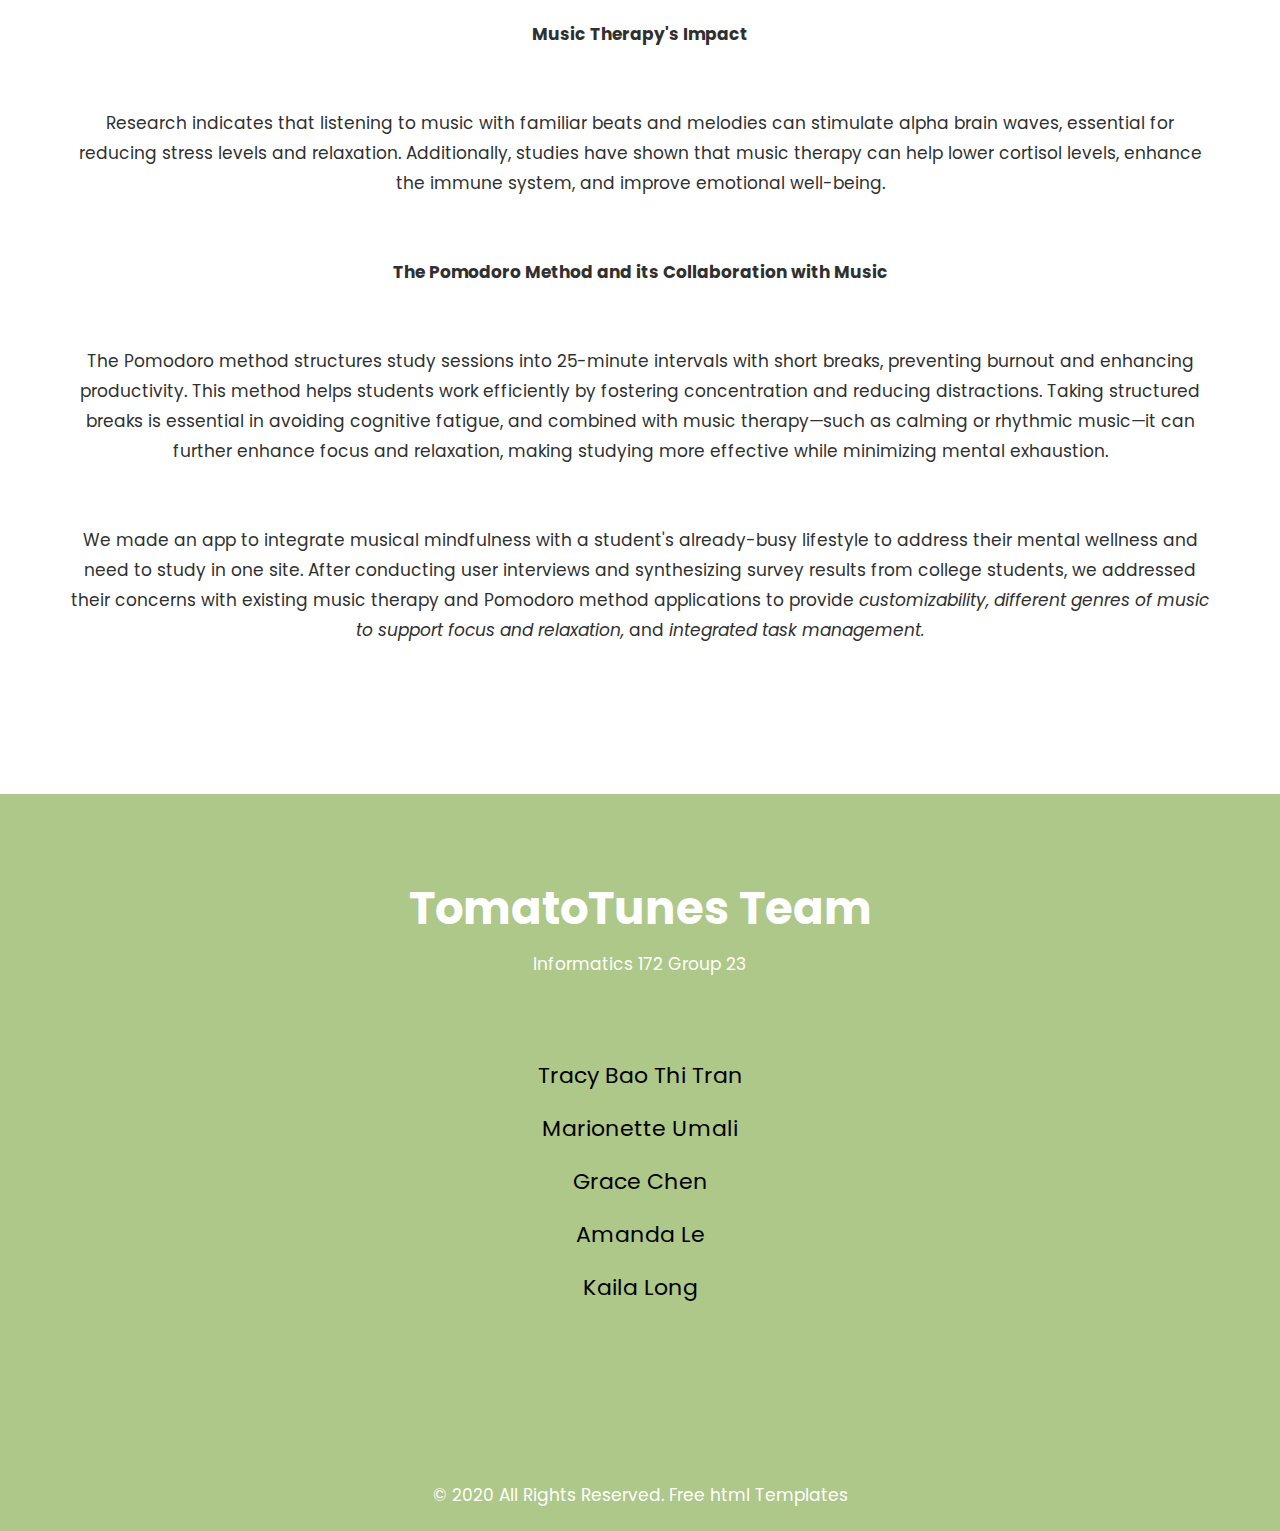
==== commit 36037ce7: "almost done" ====
--- a/docs/about.html
+++ b/docs/about.html
@@ -96,7 +96,8 @@
                </div>
                <div class="col-md-6">
                   <div class="titlepage text_align_right">
-                     <h2>Music Therapy Meets Student Life</h2>
+                     <h2>Research</h2>
+                     <h3><strong> Music Therapy Meets Student Life </strong></h3>
                      <p>
                         Tomato Tunes targets college students experiencing academic stress, many of whom use the Pomodoro method with mixed results. To understand user needs, we conducted surveys and interviews on study habits, music preferences, and app features.
                      </p>
@@ -107,7 +108,21 @@
                </div>
             </div>
             <div class="titlepage text_align_center">
-               <h3><strong> How does TomatoTunes do this? </strong></h3>
+               <h2>How does TomatoTunes do this?</h2>
+               <p><strong>Music Therapy's Impact</strong></p>
+               <p>
+                  Research indicates that listening to music with familiar beats and melodies can stimulate alpha brain waves, essential for reducing stress levels and relaxation. Additionally, studies have shown that music therapy can help lower cortisol levels, enhance the immune system, and improve emotional well-being.
+               </p>
+               <p><strong>The Pomodoro Method and its Collaboration with Music</strong></p>
+               <p>
+                  The Pomodoro method structures study sessions into 25-minute intervals with short breaks, preventing burnout and enhancing productivity. This method helps students work efficiently by fostering concentration and reducing distractions. Taking structured breaks is essential in avoiding cognitive fatigue, and combined with music therapy—such as calming or rhythmic music—it can further enhance focus and relaxation, making studying more effective while minimizing mental exhaustion.
+               </p>
+               <p> We made an app to integrate musical mindfulness
+                  with a student's already-busy lifestyle to address their mental wellness and need to study in one site. 
+                  After conducting user interviews and synthesizing survey results from college students, we addressed their concerns
+                  with existing music therapy and Pomodoro method applications to provide <i>customizability, different genres of music to
+                     support focus and relaxation,</i> and <i>integrated task management.</i>
+               </p>
             </div>
          </div>
       </div>
--- a/docs/css/style.css
+++ b/docs/css/style.css
@@ -247,6 +247,12 @@
      border-radius: 30px;
 }
 
+.demo_center {
+     padding: 10px;
+     display: grid;
+     place-items: center;
+}
+
 .read_more:hover {
      background: #E46865;
      color: #fff;
